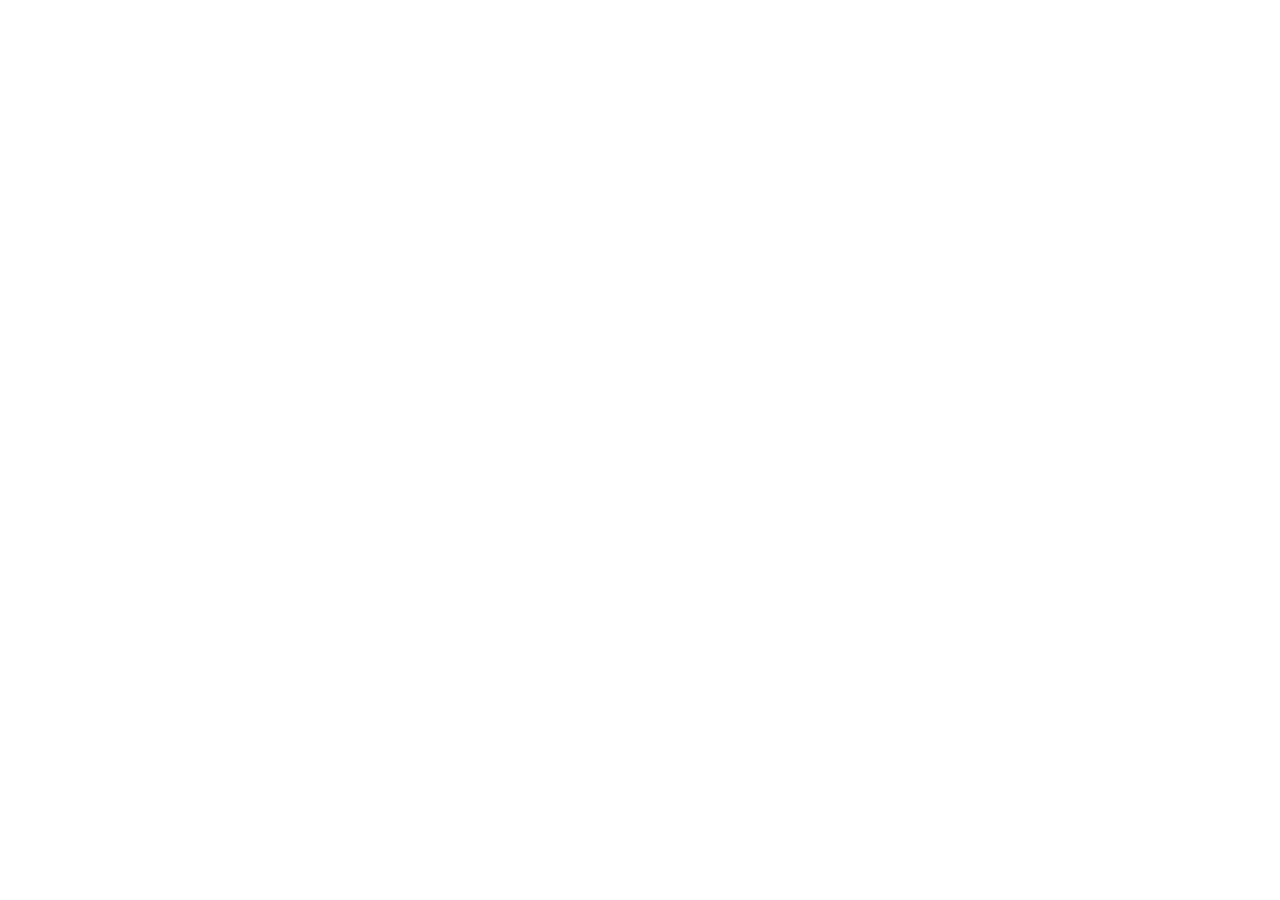
==== review.html @ efddab12 "Voeg Instagram, Facebook, Google Reviews, GEO/AI SEO en NFC review pagina toe" ====
<!DOCTYPE html>
<html lang="nl">
<head>
  <meta charset="UTF-8">
  <meta name="viewport" content="width=device-width, initial-scale=1.0">
  <title>Laat een review achter — Sylvia's Hairdesign</title>
  <meta name="robots" content="noindex, nofollow">

  <!-- Directe redirect naar Google Reviews (werkt zodra pagina laadt) -->
  <meta http-equiv="refresh" content="2;url=https://search.google.com/local/writereview?placeid=ChIJ085k09y4xkcR1x6J-r-G72c">

  <style>
    * { box-sizing: border-box; margin: 0; padding: 0; }
    body {
      font-family: 'Segoe UI', system-ui, -apple-system, sans-serif;
      background: linear-gradient(135deg, #fbf8f3 0%, #f5efe4 100%);
      min-height: 100vh;
      display: flex;
      align-items: center;
      justify-content: center;
      padding: 1.5rem;
      color: #2c2720;
    }
    .card {
      background: white;
      border-radius: 24px;
      padding: 2.5rem 2rem;
      text-align: center;
      max-width: 380px;
      width: 100%;
      box-shadow: 0 20px 60px -10px rgba(0,0,0,0.12);
      border: 1px solid #ebe3d8;
    }
    .logo {
      width: 64px;
      height: 64px;
      background: #a37a44;
      border-radius: 50%;
      display: flex;
      align-items: center;
      justify-content: center;
      margin: 0 auto 1.25rem;
    }
    h1 {
      font-size: 1.4rem;
      font-weight: 700;
      margin-bottom: 0.5rem;
      color: #1c1813;
    }
    p {
      color: #736b5e;
      font-size: 0.9rem;
      line-height: 1.6;
      margin-bottom: 1.75rem;
    }
    .stars {
      font-size: 2rem;
      color: #f59e0b;
      letter-spacing: 4px;
      margin-bottom: 1.5rem;
      display: block;
    }
    .btn {
      display: inline-flex;
      align-items: center;
      gap: 0.6rem;
      background: #1c1813;
      color: white;
      padding: 0.875rem 1.75rem;
      border-radius: 50px;
      font-weight: 700;
      font-size: 0.95rem;
      text-decoration: none;
      transition: background 0.2s, transform 0.2s;
      width: 100%;
      justify-content: center;
    }
    .btn:hover {
      background: #3f3930;
      transform: translateY(-1px);
    }
    .loader {
      display: inline-block;
      width: 18px;
      height: 18px;
      border: 2px solid rgba(255,255,255,0.3);
      border-radius: 50%;
      border-top-color: white;
      animation: spin 0.8s linear infinite;
      margin-right: 0.5rem;
    }
    @keyframes spin { to { transform: rotate(360deg); } }
    .redirecting {
      font-size: 0.78rem;
      color: #a39b8e;
      margin-top: 1rem;
      display: flex;
      align-items: center;
      justify-content: center;
      gap: 0.4rem;
    }
    .salon-name {
      font-size: 0.75rem;
      color: #a39b8e;
      margin-top: 2rem;
      padding-top: 1.25rem;
      border-top: 1px solid #ebe3d8;
    }
  </style>
</head>
<body>
  <div class="card">
    <!-- Schaar logo -->
    <div class="logo">
      <svg width="28" height="28" fill="none" stroke="white" viewBox="0 0 24 24">
        <circle cx="6" cy="6" r="3" stroke-width="1.8"/>
        <path d="M8.12 8.12 12 12" stroke-width="1.8" stroke-linecap="round"/>
        <path d="M20 4 8.12 15.88" stroke-width="1.8" stroke-linecap="round"/>
        <circle cx="6" cy="18" r="3" stroke-width="1.8"/>
        <path d="M14.8 14.8 20 20" stroke-width="1.8" stroke-linecap="round"/>
      </svg>
    </div>

    <h1>Bedankt voor je bezoek!</h1>
    <p>We waarderen jouw mening enorm. Laat je ervaring achter op Google en help anderen de weg naar Sylvia's Hairdesign te vinden.</p>

    <span class="stars">★★★★★</span>

    <a class="btn" href="https://search.google.com/local/writereview?placeid=ChIJ085k09y4xkcR1x6J-r-G72c" id="reviewBtn">
      <!-- Google G -->
      <svg width="20" height="20" viewBox="0 0 24 24" fill="none">
        <path d="M22.56 12.25c0-.78-.07-1.53-.2-2.25H12v4.26h5.92c-.26 1.37-1.04 2.53-2.21 3.31v2.77h3.57c2.08-1.92 3.28-4.74 3.28-8.09z" fill="#4285F4"/>
        <path d="M12 23c2.97 0 5.46-.98 7.28-2.66l-3.57-2.77c-.98.66-2.23 1.06-3.71 1.06-2.86 0-5.29-1.93-6.16-4.53H2.18v2.84C3.99 20.53 7.7 23 12 23z" fill="#34A853"/>
        <path d="M5.84 14.09c-.22-.66-.35-1.36-.35-2.09s.13-1.43.35-2.09V7.07H2.18C1.43 8.55 1 10.22 1 12s.43 3.45 1.18 4.93l2.85-2.22.81-.62z" fill="#FBBC05"/>
        <path d="M12 5.38c1.62 0 3.06.56 4.21 1.64l3.15-3.15C17.45 2.09 14.97 1 12 1 7.7 1 3.99 3.47 2.18 7.07l3.66 2.84c.87-2.6 3.3-4.53 6.16-4.53z" fill="#EA4335"/>
      </svg>
      Schrijf een Google Review
    </a>

    <p class="redirecting">
      <span class="loader"></span>
      Je wordt automatisch doorgestuurd...
    </p>

    <p class="salon-name">
      Sylvia's Hairdesign · Wezep · <a href="tel:0620475948" style="color:#a37a44;text-decoration:none;">06-20475948</a>
    </p>
  </div>

  <script>
    // Redirect na 2 seconden (meta refresh is backup)
    setTimeout(() => {
      window.location.href = 'https://search.google.com/local/writereview?placeid=ChIJ085k09y4xkcR1x6J-r-G72c';
    }, 2000);
  </script>
</body>
</html>
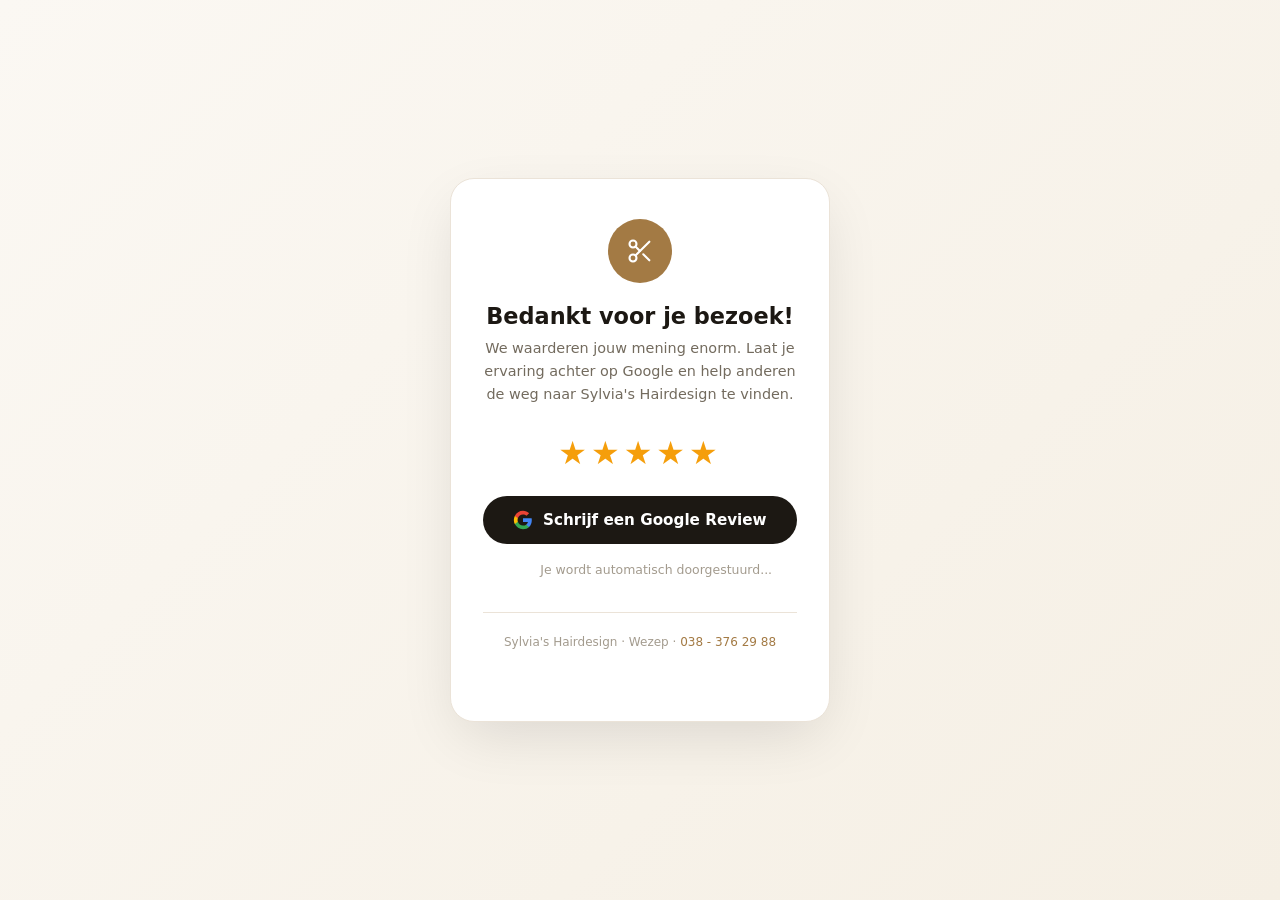
==== commit 1df37343: "Security audit fixes, phone numbers updated, and Google Reviews corrected" ====
--- a/review.html
+++ b/review.html
@@ -3,6 +3,9 @@
 <head>
   <meta charset="UTF-8">
   <meta name="viewport" content="width=device-width, initial-scale=1.0">
+  <meta http-equiv="X-Content-Type-Options" content="nosniff">
+  <meta name="referrer" content="strict-origin-when-cross-origin">
+  <meta http-equiv="Content-Security-Policy" content="default-src 'self'; script-src 'self' 'unsafe-inline'; style-src 'self' 'unsafe-inline'; img-src 'self' data:; connect-src 'self'; object-src 'none'; base-uri 'self'; form-action 'none'; upgrade-insecure-requests;">
   <title>Laat een review achter — Sylvia's Hairdesign</title>
   <meta name="robots" content="noindex, nofollow">
 
@@ -126,7 +129,7 @@
 
     <span class="stars">★★★★★</span>
 
-    <a class="btn" href="https://search.google.com/local/writereview?placeid=ChIJ085k09y4xkcR1x6J-r-G72c" id="reviewBtn">
+    <a class="btn" href="https://search.google.com/local/writereview?placeid=ChIJ085k09y4xkcR1x6J-r-G72c" id="reviewBtn" rel="noopener noreferrer">
       <!-- Google G -->
       <svg width="20" height="20" viewBox="0 0 24 24" fill="none">
         <path d="M22.56 12.25c0-.78-.07-1.53-.2-2.25H12v4.26h5.92c-.26 1.37-1.04 2.53-2.21 3.31v2.77h3.57c2.08-1.92 3.28-4.74 3.28-8.09z" fill="#4285F4"/>
@@ -143,7 +146,7 @@
     </p>
 
     <p class="salon-name">
-      Sylvia's Hairdesign · Wezep · <a href="tel:0620475948" style="color:#a37a44;text-decoration:none;">06-20475948</a>
+      Sylvia's Hairdesign · Wezep · <a href="tel:0383762988" style="color:#a37a44;text-decoration:none;">038 - 376 29 88</a>
     </p>
   </div>
 
